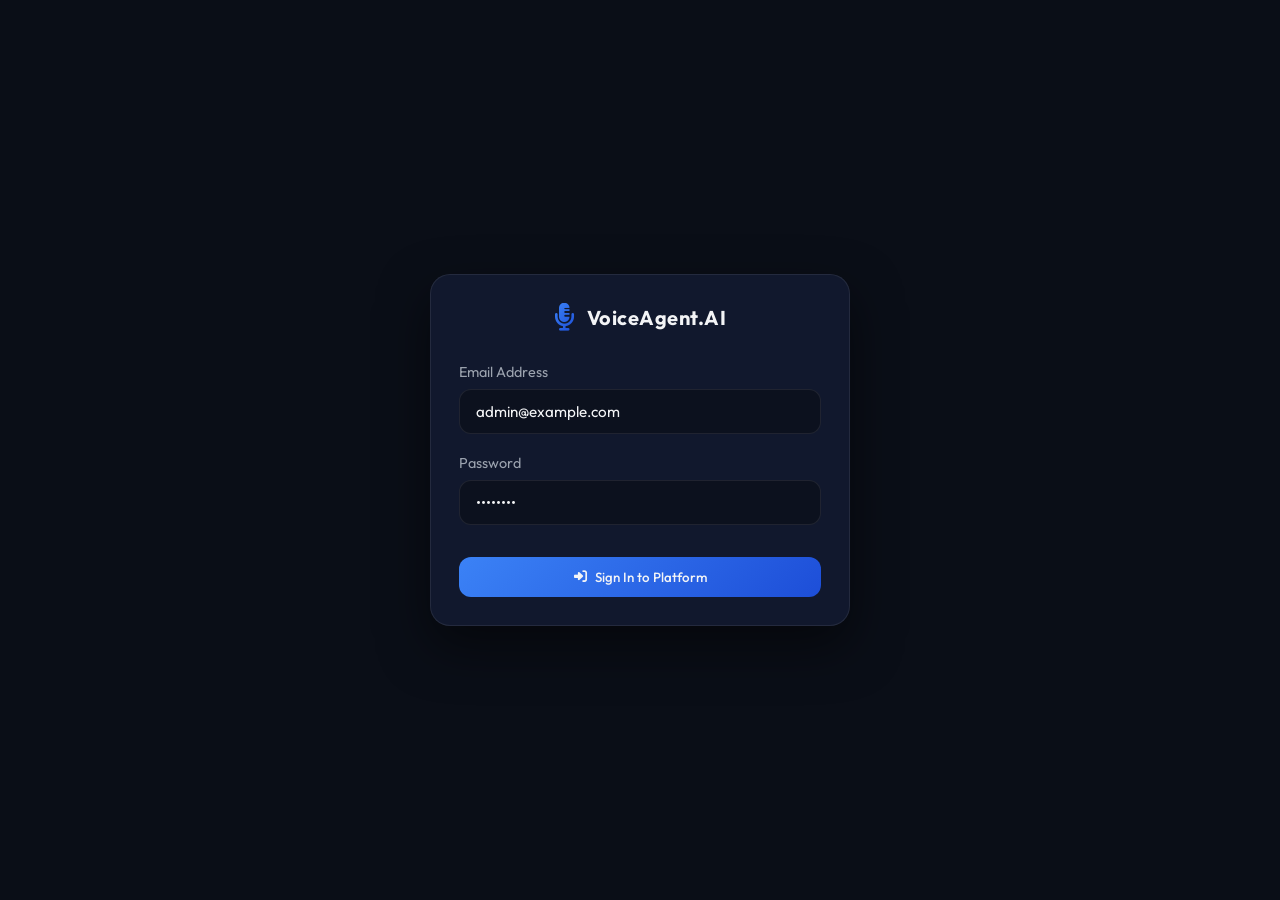
==== static/index.html @ 136116eb "Initialize project cold-calling platform with local speech models and custom pgAdmin PostgreSQL supp" ====
<!DOCTYPE html>
<html lang="en">
<head>
    <meta charset="UTF-8">
    <meta name="viewport" content="width=device-width, initial-scale=1.0">
    <title>VoiceAgent.AI - Control Panel</title>
    <!-- CSS Dependencies -->
    <link rel="stylesheet" href="/static/css/styles.css">
    <link rel="stylesheet" href="https://cdnjs.cloudflare.com/ajax/libs/font-awesome/6.4.0/css/all.min.css">
</head>
<body>

    <!-- Login Security Screen (overlays if not logged in) -->
    <div id="login-screen" class="login-overlay">
        <div class="glass-card login-card">
            <div class="logo-container" style="justify-content: center; margin-bottom: 2rem;">
                <i class="fa-solid fa-microphone-lines logo-icon"></i>
                <span class="logo-text">VoiceAgent.AI</span>
            </div>
            <form id="login-form">
                <div class="form-group">
                    <label>Email Address</label>
                    <input type="email" id="login-email" class="form-control" placeholder="admin@example.com" required value="admin@example.com">
                </div>
                <div class="form-group" style="margin-bottom: 2rem;">
                    <label>Password</label>
                    <input type="password" id="login-password" class="form-control" placeholder="••••••••" required value="admin123">
                </div>
                <button type="submit" class="btn btn-primary" style="width: 100%; justify-content: center;">
                    <i class="fa-solid fa-right-to-bracket"></i> Sign In to Platform
                </button>
            </form>
        </div>
    </div>

    <!-- Core App Container -->
    <div class="app-container">

        <!-- Sidebar Navigation -->
        <aside class="sidebar">
            <div class="logo-container">
                <i class="fa-solid fa-microphone-lines logo-icon"></i>
                <span class="logo-text">VoiceAgent.AI</span>
            </div>
            <ul class="nav-links">
                <li>
                    <a class="nav-item active" onclick="switchTab('dashboard')">
                        <i class="fa-solid fa-chart-line"></i> Dashboard
                    </a>
                </li>
                <li>
                    <a class="nav-item" onclick="switchTab('campaigns')">
                        <i class="fa-solid fa-bullhorn"></i> Campaigns
                    </a>
                </li>
                <li>
                    <a class="nav-item" onclick="switchTab('customers')">
                        <i class="fa-solid fa-users"></i> Customers
                    </a>
                </li>
                <li>
                    <a class="nav-item" onclick="switchTab('knowledge')">
                        <i class="fa-solid fa-book-open"></i> Knowledge Base
                    </a>
                </li>
                <li>
                    <a class="nav-item" onclick="switchTab('logs')">
                        <i class="fa-solid fa-phone-volume"></i> Call Logs
                    </a>
                </li>
                <li>
                    <a class="nav-item" onclick="switchTab('settings')">
                        <i class="fa-solid fa-sliders"></i> Settings
                    </a>
                </li>
            </ul>
            <div class="user-profile">
                <div class="user-avatar" id="avatar-letter">A</div>
                <div class="user-info">
                    <div class="user-name" id="profile-name">Admin User</div>
                    <div class="user-role" id="profile-role">administrator</div>
                </div>
                <button class="logout-btn" onclick="logout()" title="Logout">
                    <i class="fa-solid fa-power-off"></i>
                </button>
            </div>
        </aside>

        <!-- Main Dashboard Viewport -->
        <main class="main-content">

            <!-- TAB 1: OVERVIEW -->
            <section id="tab-dashboard" class="tab-content active">
                <div class="header-container">
                    <div>
                        <h1 class="page-title">Welcome Back, Agent</h1>
                        <p style="color: var(--text-muted); margin-top: 0.25rem;">Here is what's happening on your platform today.</p>
                    </div>
                </div>

                <!-- Stats Counters Grid -->
                <div class="stats-grid">
                    <div class="glass-card stat-card">
                        <div class="stat-icon primary"><i class="fa-solid fa-phone-flip"></i></div>
                        <div class="stat-info">
                            <span class="stat-label">Total Outbound Calls</span>
                            <span class="stat-value" id="stats-total-calls">0</span>
                        </div>
                    </div>
                    <div class="glass-card stat-card">
                        <div class="stat-icon success"><i class="fa-solid fa-circle-check"></i></div>
                        <div class="stat-info">
                            <span class="stat-label">Successful Handoffs</span>
                            <span class="stat-value" id="stats-success-rate">0%</span>
                        </div>
                    </div>
                    <div class="glass-card stat-card">
                        <div class="stat-icon accent"><i class="fa-solid fa-bullhorn"></i></div>
                        <div class="stat-info">
                            <span class="stat-label">Active Campaigns</span>
                            <span class="stat-value" id="stats-active-campaigns">0</span>
                        </div>
                    </div>
                    <div class="glass-card stat-card">
                        <div class="stat-icon warning"><i class="fa-solid fa-clock"></i></div>
                        <div class="stat-info">
                            <span class="stat-label">Avg Call Duration</span>
                            <span class="stat-value" id="stats-avg-duration">0s</span>
                        </div>
                    </div>
                </div>

                <!-- Recent Live Activities -->
                <div class="glass-card" style="margin-bottom: 2rem;">
                    <div class="header-container" style="margin-bottom: 1.5rem;">
                        <h2 style="font-size: 1.25rem;">Live / Active Calls</h2>
                        <span class="badge badge-active" style="display: inline-flex; align-items: center; gap: 0.35rem;">
                            <i class="fa-solid fa-circle-play" style="animation: pulse 1.5s infinite;"></i> Operational Monitoring
                        </span>
                    </div>
                    <div class="table-container">
                        <table>
                            <thead>
                                <tr>
                                    <th>Call UUID</th>
                                    <th>Phone Target</th>
                                    <th>Campaign Source</th>
                                    <th>Status State</th>
                                    <th>Duration</th>
                                    <th>Exchange</th>
                                </tr>
                            </thead>
                            <tbody id="live-calls-tbody">
                                <tr>
                                    <td colspan="6" style="text-align: center; color: var(--text-muted);">No active voice connections at this moment.</td>
                                </tr>
                            </tbody>
                        </table>
                    </div>
                </div>
            </section>

            <!-- TAB 2: CAMPAIGNS -->
            <section id="tab-campaigns" class="tab-content">
                <div class="header-container">
                    <div>
                        <h1 class="page-title">Outbound Campaigns</h1>
                        <p style="color: var(--text-muted); margin-top: 0.25rem;">Configure scripts and schedule dial trigger windows.</p>
                    </div>
                    <button class="btn btn-primary" onclick="openModal('campaign-modal')">
                        <i class="fa-solid fa-plus"></i> New Campaign
                    </button>
                </div>
                <div class="glass-card">
                    <div class="table-container">
                        <table>
                            <thead>
                                <tr>
                                    <th>Campaign Name</th>
                                    <th>Workflow Context</th>
                                    <th>Retry Parameters</th>
                                    <th>State Status</th>
                                    <th>Date Created</th>
                                    <th>Operations</th>
                                </tr>
                            </thead>
                            <tbody id="campaigns-tbody">
                                <!-- Populated dynamically -->
                            </tbody>
                        </table>
                    </div>
                </div>
            </section>

            <!-- TAB 3: CUSTOMERS -->
            <section id="tab-customers" class="tab-content">
                <div class="header-container">
                    <div>
                        <h1 class="page-title">Customers Directory</h1>
                        <p style="color: var(--text-muted); margin-top: 0.25rem;">Review call contact databases.</p>
                    </div>
                    <button class="btn btn-secondary" onclick="openModal('import-modal')">
                        <i class="fa-solid fa-file-import"></i> Bulk Upload Leads
                    </button>
                </div>
                <div class="glass-card">
                    <div class="table-container">
                        <table>
                            <thead>
                                <tr>
                                    <th>Full Name</th>
                                    <th>Phone Target</th>
                                    <th>Email ID</th>
                                    <th>Custom Parameters</th>
                                </tr>
                            </thead>
                            <tbody id="customers-tbody">
                                <!-- Populated dynamically -->
                            </tbody>
                        </table>
                    </div>
                </div>
            </section>

            <!-- TAB 4: KNOWLEDGE BASE -->
            <section id="tab-knowledge" class="tab-content">
                <div class="header-container">
                    <div>
                        <h1 class="page-title">Knowledge Base RAG Files</h1>
                        <p style="color: var(--text-muted); margin-top: 0.25rem;">Sync PDF and TXT guidelines to Qdrant vector database.</p>
                    </div>
                </div>
                
                <div class="glass-card">
                    <form id="upload-doc-form" style="margin-bottom: 2rem; display: flex; gap: 1rem; align-items: flex-end;">
                        <div class="form-group" style="flex: 1; margin-bottom: 0;">
                            <label>Campaign Scope</label>
                            <select id="upload-doc-campaign" class="form-control" required>
                                <!-- Populated dynamically -->
                            </select>
                        </div>
                        <div class="form-group" style="flex: 2; margin-bottom: 0;">
                            <label>Choose File (PDF/TXT)</label>
                            <input type="file" id="upload-doc-file" class="form-control" accept=".txt,.pdf" required>
                        </div>
                        <button type="submit" class="btn btn-primary" style="height: 42px;">
                            <i class="fa-solid fa-cloud-arrow-up"></i> Index to Qdrant
                        </button>
                    </form>
                    
                    <div class="table-container">
                        <table>
                            <thead>
                                <tr>
                                    <th>File Name</th>
                                    <th>Extension</th>
                                    <th>Vector Segments</th>
                                    <th>Status State</th>
                                    <th>Remove</th>
                                </tr>
                            </thead>
                            <tbody id="knowledge-tbody">
                                <!-- Populated dynamically -->
                            </tbody>
                        </table>
                    </div>
                </div>
            </section>

            <!-- TAB 5: CALL LOGS -->
            <section id="tab-logs" class="tab-content">
                <div class="header-container">
                    <div>
                        <h1 class="page-title">Exchanges & Call History</h1>
                        <p style="color: var(--text-muted); margin-top: 0.25rem;">Review audio transcript databases.</p>
                    </div>
                </div>
                <div class="glass-card">
                    <div class="table-container">
                        <table>
                            <thead>
                                <tr>
                                    <th>Call UUID</th>
                                    <th>Phone Target</th>
                                    <th>State Result</th>
                                    <th>Duration</th>
                                    <th>Transcript Review</th>
                                </tr>
                            </thead>
                            <tbody id="logs-tbody">
                                <!-- Populated dynamically -->
                            </tbody>
                        </table>
                    </div>
                </div>
            </section>

            <!-- TAB 6: SETTINGS -->
            <section id="tab-settings" class="tab-content">
                <div class="header-container">
                    <div>
                        <h1 class="page-title">Platform Integration Settings</h1>
                        <p style="color: var(--text-muted); margin-top: 0.25rem;">Manage active developer configurations.</p>
                    </div>
                </div>
                <div class="stats-grid" style="grid-template-columns: repeat(auto-fit, minmax(320px, 1fr));">
                    <div class="glass-card">
                        <h3 style="margin-bottom: 1.5rem;"><i class="fa-solid fa-brain" style="color: var(--accent);"></i> LLM Groq LLaMA config</h3>
                        <div class="form-group">
                            <label>Default LLM Model Name</label>
                            <input type="text" class="form-control" value="llama-3.1-8b-instant" readonly>
                        </div>
                        <div class="form-group">
                            <label>Groq API Access Key</label>
                            <input type="password" class="form-control" value="•••••••••••••••••••••" readonly>
                        </div>
                    </div>
                    <div class="glass-card">
                        <h3 style="margin-bottom: 1.5rem;"><i class="fa-solid fa-phone" style="color: var(--primary);"></i> Plivo Telephony parameters</h3>
                        <div class="form-group">
                            <label>Plivo Auth ID</label>
                            <input type="text" class="form-control" value="test_auth_id" readonly>
                        </div>
                        <div class="form-group">
                            <label>Active Caller Number</label>
                            <input type="text" class="form-control" value="+1234567890" readonly>
                        </div>
                    </div>
                </div>
            </section>

        </main>
    </div>

    <!-- MODAL 1: CREATE CAMPAIGN -->
    <div id="campaign-modal" class="modal-overlay">
        <div class="glass-card modal-box">
            <div class="header-container" style="margin-bottom: 1.5rem;">
                <h3 style="font-size: 1.25rem;">Create New Call Campaign</h3>
                <button class="logout-btn" onclick="closeModal('campaign-modal')"><i class="fa-solid fa-xmark"></i></button>
            </div>
            <form id="campaign-form">
                <div class="form-group">
                    <label>Campaign Name</label>
                    <input type="text" id="camp-name" class="form-control" placeholder="e.g. Inpatient Orthopedics Reminder" required>
                </div>
                <div class="form-group">
                    <label>Workflow Context Schema</label>
                    <select id="camp-workflow" class="form-control" required>
                        <option value="hospital">Hospital (Appointment Reminders & Rescheduling)</option>
                        <option value="real_estate">Real Estate (Buyer Qualification & Tour bookings)</option>
                    </select>
                </div>
                <div style="display: grid; grid-template-columns: 1fr 1fr; gap: 1rem; margin-bottom: 1.5rem;">
                    <div class="form-group">
                        <label>Max Retries Limits</label>
                        <input type="number" id="camp-retries" class="form-control" value="3" min="0" required>
                    </div>
                    <div class="form-group">
                        <label>Retry Interval (Minutes)</label>
                        <input type="number" id="camp-interval" class="form-control" value="60" min="1" required>
                    </div>
                </div>
                <div style="display: flex; justify-content: flex-end; gap: 1rem;">
                    <button type="button" class="btn btn-secondary" onclick="closeModal('campaign-modal')">Cancel</button>
                    <button type="submit" class="btn btn-primary">Create Campaign</button>
                </div>
            </form>
        </div>
    </div>

    <!-- MODAL 2: BULK IMPORT LEADS -->
    <div id="import-modal" class="modal-overlay">
        <div class="glass-card modal-box">
            <div class="header-container" style="margin-bottom: 1.5rem;">
                <h3 style="font-size: 1.25rem;">Bulk Load Customer Contacts</h3>
                <button class="logout-btn" onclick="closeModal('import-modal')"><i class="fa-solid fa-xmark"></i></button>
            </div>
            <form id="import-form">
                <div class="form-group">
                    <label>Select Spreadsheet File (CSV/Excel)</label>
                    <input type="file" id="import-file" class="form-control" accept=".csv,.xlsx" required>
                </div>
                <div style="display: flex; justify-content: flex-end; gap: 1rem;">
                    <button type="button" class="btn btn-secondary" onclick="closeModal('import-modal')">Cancel</button>
                    <button type="submit" class="btn btn-primary">Process Imports</button>
                </div>
            </form>
        </div>
    </div>

    <!-- MODAL 3: VIEW TRANSCRIPT -->
    <div id="transcript-modal" class="modal-overlay">
        <div class="glass-card modal-box" style="max-width: 650px;">
            <div class="header-container" style="margin-bottom: 1.5rem;">
                <h3 style="font-size: 1.25rem;">Call Transcript Review</h3>
                <button class="logout-btn" onclick="closeModal('transcript-modal')"><i class="fa-solid fa-xmark"></i></button>
            </div>
            <div class="transcript-viewer" id="transcript-viewer-box">
                <!-- Chat exchanges bubbles -->
            </div>
        </div>
    </div>

    <!-- JS Core Script -->
    <script src="/static/js/app.js"></script>
</body>
</html>
---- static/css/styles.css ----
@import url('https://fonts.googleapis.com/css2?family=Outfit:wght@300;400;500;600;700&display=swap');

:root {
    --bg-dark: #0a0e17;
    --bg-card: rgba(18, 26, 47, 0.6);
    --border-color: rgba(255, 255, 255, 0.08);
    --border-hover: rgba(59, 130, 246, 0.3);
    
    --primary: #2563eb;
    --primary-gradient: linear-gradient(135deg, #3b82f6 0%, #1d4ed8 100%);
    --accent: #a855f7;
    --accent-gradient: linear-gradient(135deg, #c084fc 0%, #7e22ce 100%);
    --success: #10b981;
    --success-gradient: linear-gradient(135deg, #34d399 0%, #047857 100%);
    --danger: #ef4444;
    --warning: #f59e0b;
    
    --text-main: #f3f4f6;
    --text-muted: #9ca3af;
    
    --sidebar-width: 260px;
    --glass-blur: blur(16px);
}

* {
    margin: 0;
    padding: 0;
    box-sizing: border-box;
    font-family: 'Outfit', sans-serif;
    outline: none;
}

body {
    background-color: var(--bg-dark);
    color: var(--text-main);
    min-height: 100vh;
    overflow-x: hidden;
}

/* Custom Scrollbar */
::-webkit-scrollbar {
    width: 6px;
    height: 6px;
}
::-webkit-scrollbar-track {
    background: var(--bg-dark);
}
::-webkit-scrollbar-thumb {
    background: rgba(255, 255, 255, 0.1);
    border-radius: 4px;
}
::-webkit-scrollbar-thumb:hover {
    background: var(--primary);
}

/* Layout container */
.app-container {
    display: flex;
    min-height: 100vh;
}

/* Sidebar navigation */
.sidebar {
    width: var(--sidebar-width);
    background: rgba(10, 14, 23, 0.95);
    border-right: 1px solid var(--border-color);
    padding: 2rem 1.5rem;
    display: flex;
    flex-direction: column;
    position: fixed;
    height: 100vh;
    z-index: 100;
}

.logo-container {
    display: flex;
    align-items: center;
    gap: 0.75rem;
    margin-bottom: 3rem;
}

.logo-icon {
    font-size: 1.75rem;
    background: var(--primary-gradient);
    -webkit-background-clip: text;
    -webkit-text-fill-color: transparent;
}

.logo-text {
    font-size: 1.25rem;
    font-weight: 700;
    letter-spacing: 0.5px;
}

.nav-links {
    list-style: none;
    display: flex;
    flex-direction: column;
    gap: 0.5rem;
}

.nav-item {
    display: flex;
    align-items: center;
    gap: 1rem;
    padding: 0.85rem 1rem;
    color: var(--text-muted);
    text-decoration: none;
    border-radius: 12px;
    font-weight: 500;
    transition: all 0.3s ease;
    cursor: pointer;
}

.nav-item i {
    font-size: 1.2rem;
}

.nav-item:hover, .nav-item.active {
    color: var(--text-main);
    background: rgba(255, 255, 255, 0.05);
}

.nav-item.active {
    background: var(--primary-gradient);
    box-shadow: 0 4px 14px rgba(37, 99, 235, 0.4);
}

.user-profile {
    margin-top: auto;
    display: flex;
    align-items: center;
    gap: 0.75rem;
    padding-top: 1.5rem;
    border-top: 1px solid var(--border-color);
}

.user-avatar {
    width: 40px;
    height: 40px;
    border-radius: 50%;
    background: var(--accent-gradient);
    display: flex;
    align-items: center;
    justify-content: center;
    font-weight: 600;
}

.user-info {
    flex: 1;
    overflow: hidden;
}

.user-name {
    font-size: 0.9rem;
    font-weight: 600;
    white-space: nowrap;
    text-overflow: ellipsis;
    overflow: hidden;
}

.user-role {
    font-size: 0.75rem;
    color: var(--text-muted);
    text-transform: uppercase;
}

.logout-btn {
    background: none;
    border: none;
    color: var(--text-muted);
    cursor: pointer;
    transition: color 0.3s;
}

.logout-btn:hover {
    color: var(--danger);
}

/* Main Content Area */
.main-content {
    flex: 1;
    margin-left: var(--sidebar-width);
    padding: 2.5rem;
    max-width: 1400px;
}

.header-container {
    display: flex;
    justify-content: space-between;
    align-items: center;
    margin-bottom: 2.5rem;
}

.page-title {
    font-size: 1.75rem;
    font-weight: 700;
}

.header-actions {
    display: flex;
    gap: 1rem;
}

/* Glassmorphism Cards */
.glass-card {
    background: var(--bg-card);
    backdrop-filter: var(--glass-blur);
    -webkit-backdrop-filter: var(--glass-blur);
    border: 1px solid var(--border-color);
    border-radius: 20px;
    padding: 1.75rem;
    transition: all 0.3s ease;
}

.glass-card:hover {
    border-color: var(--border-hover);
    box-shadow: 0 10px 30px rgba(0, 0, 0, 0.2);
}

/* Analytics Stats Grid */
.stats-grid {
    display: grid;
    grid-template-columns: repeat(auto-fit, minmax(220px, 1fr));
    gap: 1.5rem;
    margin-bottom: 2.5rem;
}

.stat-card {
    display: flex;
    align-items: center;
    gap: 1.25rem;
}

.stat-icon {
    width: 52px;
    height: 52px;
    border-radius: 16px;
    display: flex;
    align-items: center;
    justify-content: center;
    font-size: 1.4rem;
}

.stat-icon.primary { background: var(--primary-gradient); }
.stat-icon.success { background: var(--success-gradient); }
.stat-icon.accent { background: var(--accent-gradient); }
.stat-icon.warning { background: linear-gradient(135deg, #fbbf24 0%, #d97706 100%); }

.stat-info {
    display: flex;
    flex-direction: column;
}

.stat-label {
    font-size: 0.85rem;
    color: var(--text-muted);
    margin-bottom: 0.25rem;
    text-transform: uppercase;
    letter-spacing: 0.5px;
}

.stat-value {
    font-size: 1.5rem;
    font-weight: 700;
}

/* Primary Button Styling */
.btn {
    padding: 0.75rem 1.25rem;
    border-radius: 12px;
    font-weight: 500;
    cursor: pointer;
    border: none;
    transition: all 0.3s ease;
    display: inline-flex;
    align-items: center;
    gap: 0.5rem;
}

.btn-primary {
    background: var(--primary-gradient);
    color: var(--text-main);
}

.btn-primary:hover {
    opacity: 0.9;
    box-shadow: 0 4px 12px rgba(37, 99, 235, 0.3);
}

.btn-secondary {
    background: rgba(255, 255, 255, 0.05);
    color: var(--text-main);
    border: 1px solid var(--border-color);
}

.btn-secondary:hover {
    background: rgba(255, 255, 255, 0.1);
}

/* Table Design */
.table-container {
    overflow-x: auto;
    margin-top: 1.5rem;
}

table {
    width: 100%;
    border-collapse: collapse;
    text-align: left;
}

th {
    padding: 1rem;
    color: var(--text-muted);
    font-size: 0.85rem;
    font-weight: 600;
    text-transform: uppercase;
    letter-spacing: 0.5px;
    border-bottom: 1px solid var(--border-color);
}

td {
    padding: 1.25rem 1rem;
    border-bottom: 1px solid rgba(255, 255, 255, 0.03);
    font-size: 0.95rem;
}

tr:hover td {
    background: rgba(255, 255, 255, 0.02);
}

/* Status Badge */
.badge {
    padding: 0.35rem 0.75rem;
    border-radius: 20px;
    font-size: 0.75rem;
    font-weight: 600;
    text-transform: uppercase;
}

.badge-active { background: rgba(16, 185, 129, 0.15); color: var(--success); }
.badge-draft { background: rgba(156, 163, 175, 0.15); color: var(--text-muted); }
.badge-scheduled { background: rgba(245, 158, 11, 0.15); color: var(--warning); }
.badge-completed { background: rgba(59, 130, 246, 0.15); color: #3b82f6; }

/* Tabs system */
.tab-content {
    display: none;
}

.tab-content.active {
    display: block;
    animation: fadeIn 0.4s ease;
}

@keyframes fadeIn {
    from { opacity: 0; transform: translateY(10px); }
    to { opacity: 1; transform: translateY(0); }
}

/* Form Styles */
.form-group {
    margin-bottom: 1.25rem;
}

.form-group label {
    display: block;
    font-size: 0.9rem;
    margin-bottom: 0.5rem;
    color: var(--text-muted);
}

.form-control {
    width: 100%;
    padding: 0.75rem 1rem;
    background: rgba(10, 14, 23, 0.6);
    border: 1px solid var(--border-color);
    border-radius: 12px;
    color: var(--text-main);
    font-size: 0.95rem;
    transition: all 0.3s;
}

.form-control:focus {
    border-color: var(--primary);
    box-shadow: 0 0 0 2px rgba(59, 130, 246, 0.2);
}

/* Modal overlay wrapper */
.modal-overlay {
    position: fixed;
    top: 0;
    left: 0;
    width: 100%;
    height: 100%;
    background: rgba(0, 0, 0, 0.6);
    backdrop-filter: blur(8px);
    display: flex;
    align-items: center;
    justify-content: center;
    z-index: 1000;
    opacity: 0;
    pointer-events: none;
    transition: opacity 0.3s ease;
}

.modal-overlay.open {
    opacity: 1;
    pointer-events: auto;
}

.modal-box {
    width: 100%;
    max-width: 550px;
    transform: scale(0.9);
    transition: transform 0.3s ease;
}

.modal-overlay.open .modal-box {
    transform: scale(1);
}

/* Login Overlay Styles */
.login-overlay {
    position: fixed;
    top: 0;
    left: 0;
    width: 100%;
    height: 100%;
    background: var(--bg-dark);
    display: flex;
    align-items: center;
    justify-content: center;
    z-index: 9999;
    padding: 1.5rem;
}

.login-card {
    width: 100%;
    max-width: 420px;
    background: rgba(18, 26, 47, 0.95);
    border: 1px solid var(--border-color);
    box-shadow: 0 20px 50px rgba(0, 0, 0, 0.5);
}

/* Dynamic Transcript Box */
.transcript-viewer {
    max-height: 350px;
    overflow-y: auto;
    display: flex;
    flex-direction: column;
    gap: 1rem;
    padding: 1rem;
    background: rgba(10, 14, 23, 0.8);
    border-radius: 12px;
}

.chat-bubble {
    max-width: 80%;
    padding: 0.85rem 1.15rem;
    border-radius: 16px;
    font-size: 0.95rem;
    line-height: 1.4;
}

.chat-bubble.customer {
    align-self: flex-start;
    background: rgba(255, 255, 255, 0.05);
    border-bottom-left-radius: 4px;
}

.chat-bubble.agent {
    align-self: flex-end;
    background: var(--primary-gradient);
    color: var(--text-main);
    border-bottom-right-radius: 4px;
}
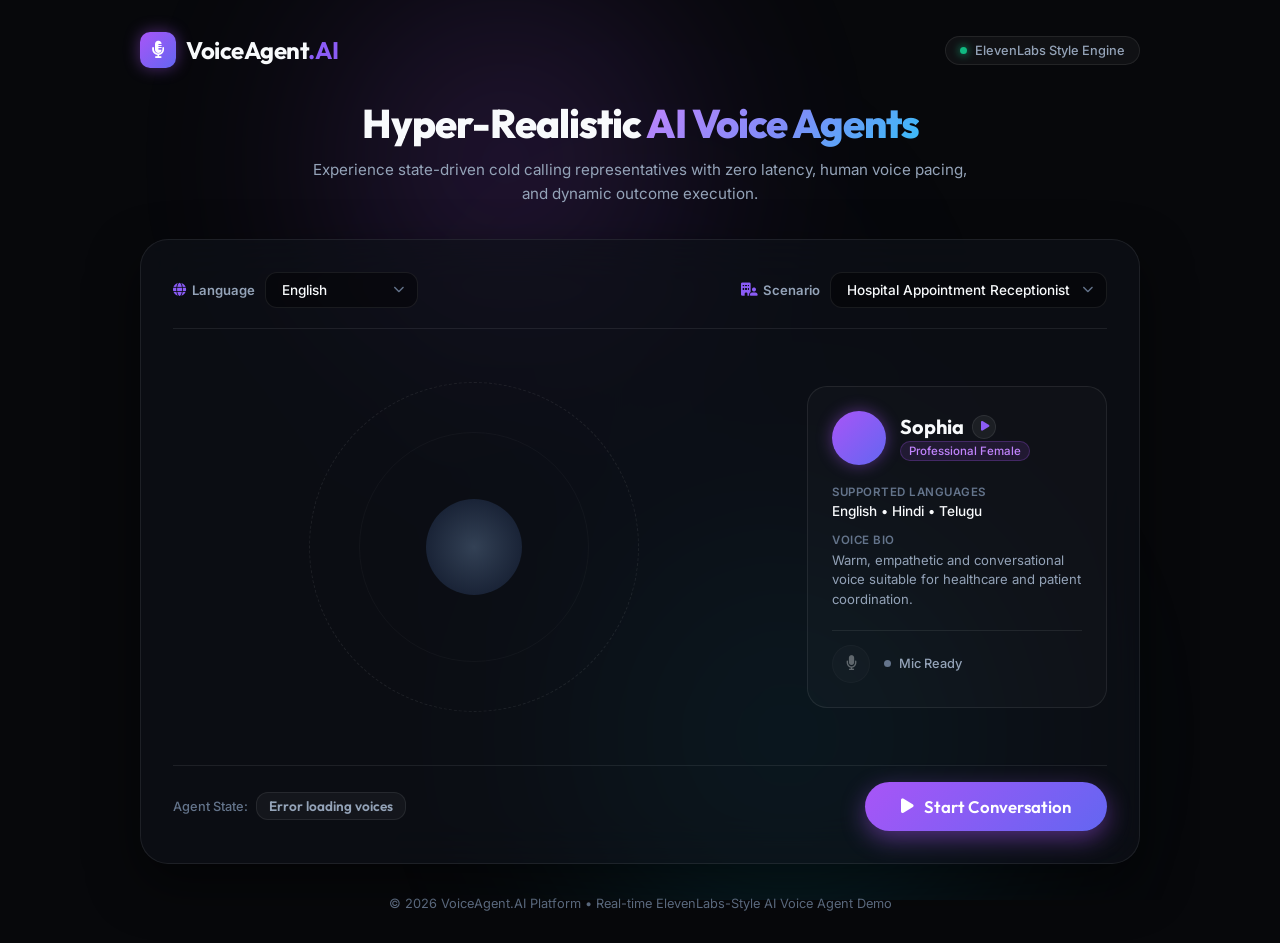
==== commit 95168014: "Fix English voice personas to unique distinct speakers and enhance voice demo pipeline" ====
--- a/static/index.html
+++ b/static/index.html
@@ -3,406 +3,185 @@
 <head>
     <meta charset="UTF-8">
     <meta name="viewport" content="width=device-width, initial-scale=1.0">
-    <title>VoiceAgent.AI - Control Panel</title>
-    <!-- CSS Dependencies -->
+    <title>AI Voice Cold Calling Agent — ElevenLabs Experience</title>
+    <!-- Google Fonts Inter & Outfit -->
+    <link rel="preconnect" href="https://fonts.googleapis.com">
+    <link rel="preconnect" href="https://fonts.gstatic.com" crossorigin>
+    <link href="https://fonts.googleapis.com/css2?family=Inter:wght@300;400;500;600;700&family=Outfit:wght@400;500;600;700;800&display=swap" rel="stylesheet">
+    <!-- FontAwesome Icons -->
+    <link rel="stylesheet" href="https://cdnjs.cloudflare.com/ajax/libs/font-awesome/6.4.0/css/all.min.css">
+    <!-- Custom CSS styles -->
     <link rel="stylesheet" href="/static/css/styles.css">
-    <link rel="stylesheet" href="https://cdnjs.cloudflare.com/ajax/libs/font-awesome/6.4.0/css/all.min.css">
 </head>
 <body>
+    <!-- Background Glow Blobs -->
+    <div class="bg-glow-container">
+        <div class="glow-spot spot-1"></div>
+        <div class="glow-spot spot-2"></div>
+        <div class="glow-spot spot-3"></div>
+    </div>
+    
+    <div class="app-layout">
+        <!-- Site Header -->
+        <header class="site-header">
+            <div class="brand">
+                <div class="brand-icon">
+                    <i class="fa-solid fa-microphone-lines"></i>
+                </div>
+                <span class="brand-title">VoiceAgent<span class="highlight">.AI</span></span>
+            </div>
+            <div class="header-badge">
+                <span class="badge-dot"></span>
+                <span>ElevenLabs Style Engine</span>
+            </div>
+        </header>
 
-    <!-- Login Security Screen (overlays if not logged in) -->
-    <div id="login-screen" class="login-overlay">
-        <div class="glass-card login-card">
-            <div class="logo-container" style="justify-content: center; margin-bottom: 2rem;">
-                <i class="fa-solid fa-microphone-lines logo-icon"></i>
-                <span class="logo-text">VoiceAgent.AI</span>
-            </div>
-            <form id="login-form">
-                <div class="form-group">
-                    <label>Email Address</label>
-                    <input type="email" id="login-email" class="form-control" placeholder="admin@example.com" required value="admin@example.com">
-                </div>
-                <div class="form-group" style="margin-bottom: 2rem;">
-                    <label>Password</label>
-                    <input type="password" id="login-password" class="form-control" placeholder="••••••••" required value="admin123">
-                </div>
-                <button type="submit" class="btn btn-primary" style="width: 100%; justify-content: center;">
-                    <i class="fa-solid fa-right-to-bracket"></i> Sign In to Platform
-                </button>
-            </form>
-        </div>
-    </div>
+        <!-- Hero Section -->
+        <section class="hero-section">
+            <h1 class="hero-title">Hyper-Realistic <span class="gradient-text">AI Voice Agents</span></h1>
+            <p class="hero-subtitle">Experience state-driven cold calling representatives with zero latency, human voice pacing, and dynamic outcome execution.</p>
+        </section>
 
-    <!-- Core App Container -->
-    <div class="app-container">
-
-        <!-- Sidebar Navigation -->
-        <aside class="sidebar">
-            <div class="logo-container">
-                <i class="fa-solid fa-microphone-lines logo-icon"></i>
-                <span class="logo-text">VoiceAgent.AI</span>
-            </div>
-            <ul class="nav-links">
-                <li>
-                    <a class="nav-item active" onclick="switchTab('dashboard')">
-                        <i class="fa-solid fa-chart-line"></i> Dashboard
-                    </a>
-                </li>
-                <li>
-                    <a class="nav-item" onclick="switchTab('campaigns')">
-                        <i class="fa-solid fa-bullhorn"></i> Campaigns
-                    </a>
-                </li>
-                <li>
-                    <a class="nav-item" onclick="switchTab('customers')">
-                        <i class="fa-solid fa-users"></i> Customers
-                    </a>
-                </li>
-                <li>
-                    <a class="nav-item" onclick="switchTab('knowledge')">
-                        <i class="fa-solid fa-book-open"></i> Knowledge Base
-                    </a>
-                </li>
-                <li>
-                    <a class="nav-item" onclick="switchTab('logs')">
-                        <i class="fa-solid fa-phone-volume"></i> Call Logs
-                    </a>
-                </li>
-                <li>
-                    <a class="nav-item" onclick="switchTab('settings')">
-                        <i class="fa-solid fa-sliders"></i> Settings
-                    </a>
-                </li>
-            </ul>
-            <div class="user-profile">
-                <div class="user-avatar" id="avatar-letter">A</div>
-                <div class="user-info">
-                    <div class="user-name" id="profile-name">Admin User</div>
-                    <div class="user-role" id="profile-role">administrator</div>
-                </div>
-                <button class="logout-btn" onclick="logout()" title="Logout">
-                    <i class="fa-solid fa-power-off"></i>
-                </button>
-            </div>
-        </aside>
-
-        <!-- Main Dashboard Viewport -->
-        <main class="main-content">
-
-            <!-- TAB 1: OVERVIEW -->
-            <section id="tab-dashboard" class="tab-content active">
-                <div class="header-container">
-                    <div>
-                        <h1 class="page-title">Welcome Back, Agent</h1>
-                        <p style="color: var(--text-muted); margin-top: 0.25rem;">Here is what's happening on your platform today.</p>
-                    </div>
-                </div>
-
-                <!-- Stats Counters Grid -->
-                <div class="stats-grid">
-                    <div class="glass-card stat-card">
-                        <div class="stat-icon primary"><i class="fa-solid fa-phone-flip"></i></div>
-                        <div class="stat-info">
-                            <span class="stat-label">Total Outbound Calls</span>
-                            <span class="stat-value" id="stats-total-calls">0</span>
+        <!-- Main Centered Demo Card Section -->
+        <main class="demo-section">
+            <div class="demo-card glass-container">
+                <!-- Top Control Bar (Language & Industry Dropdowns) -->
+                <div class="controls-bar">
+                    <div class="control-group">
+                        <label for="language-select">
+                            <i class="fa-solid fa-globe"></i> Language
+                        </label>
+                        <div class="select-wrapper">
+                            <select id="language-select">
+                                <option value="English">English</option>
+                                <option value="Hindi">Hindi (हिंदी)</option>
+                                <option value="Telugu">Telugu (తెలుగు)</option>
+                            </select>
+                            <i class="fa-solid fa-chevron-down select-arrow"></i>
                         </div>
                     </div>
-                    <div class="glass-card stat-card">
-                        <div class="stat-icon success"><i class="fa-solid fa-circle-check"></i></div>
-                        <div class="stat-info">
-                            <span class="stat-label">Successful Handoffs</span>
-                            <span class="stat-value" id="stats-success-rate">0%</span>
-                        </div>
-                    </div>
-                    <div class="glass-card stat-card">
-                        <div class="stat-icon accent"><i class="fa-solid fa-bullhorn"></i></div>
-                        <div class="stat-info">
-                            <span class="stat-label">Active Campaigns</span>
-                            <span class="stat-value" id="stats-active-campaigns">0</span>
-                        </div>
-                    </div>
-                    <div class="glass-card stat-card">
-                        <div class="stat-icon warning"><i class="fa-solid fa-clock"></i></div>
-                        <div class="stat-info">
-                            <span class="stat-label">Avg Call Duration</span>
-                            <span class="stat-value" id="stats-avg-duration">0s</span>
+
+                    <div class="control-group">
+                        <label for="industry-select">
+                            <i class="fa-solid fa-building-user"></i> Scenario
+                        </label>
+                        <div class="select-wrapper">
+                            <select id="industry-select">
+                                <option value="hospital">Hospital Appointment Receptionist</option>
+                                <option value="real_estate">Real Estate Sales Executive</option>
+                            </select>
+                            <i class="fa-solid fa-chevron-down select-arrow"></i>
                         </div>
                     </div>
                 </div>
 
-                <!-- Recent Live Activities -->
-                <div class="glass-card" style="margin-bottom: 2rem;">
-                    <div class="header-container" style="margin-bottom: 1.5rem;">
-                        <h2 style="font-size: 1.25rem;">Live / Active Calls</h2>
-                        <span class="badge badge-active" style="display: inline-flex; align-items: center; gap: 0.35rem;">
-                            <i class="fa-solid fa-circle-play" style="animation: pulse 1.5s infinite;"></i> Operational Monitoring
-                        </span>
-                    </div>
-                    <div class="table-container">
-                        <table>
-                            <thead>
-                                <tr>
-                                    <th>Call UUID</th>
-                                    <th>Phone Target</th>
-                                    <th>Campaign Source</th>
-                                    <th>Status State</th>
-                                    <th>Duration</th>
-                                    <th>Exchange</th>
-                                </tr>
-                            </thead>
-                            <tbody id="live-calls-tbody">
-                                <tr>
-                                    <td colspan="6" style="text-align: center; color: var(--text-muted);">No active voice connections at this moment.</td>
-                                </tr>
-                            </tbody>
-                        </table>
-                    </div>
-                </div>
-            </section>
+                <!-- Showcase Arena Grid: Center Orbit Arena + Active Voice Card -->
+                <div class="showcase-grid">
+                    <!-- Center Voice Orbit Arena -->
+                    <div class="orbit-stage">
+                        <div class="orbit-wrapper">
+                            <div class="orbit-ring ring-outer"></div>
+                            <div class="orbit-ring ring-inner"></div>
 
-            <!-- TAB 2: CAMPAIGNS -->
-            <section id="tab-campaigns" class="tab-content">
-                <div class="header-container">
-                    <div>
-                        <h1 class="page-title">Outbound Campaigns</h1>
-                        <p style="color: var(--text-muted); margin-top: 0.25rem;">Configure scripts and schedule dial trigger windows.</p>
-                    </div>
-                    <button class="btn btn-primary" onclick="openModal('campaign-modal')">
-                        <i class="fa-solid fa-plus"></i> New Campaign
-                    </button>
-                </div>
-                <div class="glass-card">
-                    <div class="table-container">
-                        <table>
-                            <thead>
-                                <tr>
-                                    <th>Campaign Name</th>
-                                    <th>Workflow Context</th>
-                                    <th>Retry Parameters</th>
-                                    <th>State Status</th>
-                                    <th>Date Created</th>
-                                    <th>Operations</th>
-                                </tr>
-                            </thead>
-                            <tbody id="campaigns-tbody">
-                                <!-- Populated dynamically -->
-                            </tbody>
-                        </table>
-                    </div>
-                </div>
-            </section>
+                            <!-- Central AI Orb -->
+                            <div class="orb-container">
+                                <div id="ai-orb" class="orb-pulsar state-disconnected">
+                                    <div class="orb-core"></div>
+                                    <div class="orb-ring ring-1"></div>
+                                    <div class="orb-ring ring-2"></div>
+                                    <div class="orb-ring ring-3"></div>
+                                </div>
+                            </div>
 
-            <!-- TAB 3: CUSTOMERS -->
-            <section id="tab-customers" class="tab-content">
-                <div class="header-container">
-                    <div>
-                        <h1 class="page-title">Customers Directory</h1>
-                        <p style="color: var(--text-muted); margin-top: 0.25rem;">Review call contact databases.</p>
-                    </div>
-                    <button class="btn btn-secondary" onclick="openModal('import-modal')">
-                        <i class="fa-solid fa-file-import"></i> Bulk Upload Leads
-                    </button>
-                </div>
-                <div class="glass-card">
-                    <div class="table-container">
-                        <table>
-                            <thead>
-                                <tr>
-                                    <th>Full Name</th>
-                                    <th>Phone Target</th>
-                                    <th>Email ID</th>
-                                    <th>Custom Parameters</th>
-                                </tr>
-                            </thead>
-                            <tbody id="customers-tbody">
-                                <!-- Populated dynamically -->
-                            </tbody>
-                        </table>
-                    </div>
-                </div>
-            </section>
-
-            <!-- TAB 4: KNOWLEDGE BASE -->
-            <section id="tab-knowledge" class="tab-content">
-                <div class="header-container">
-                    <div>
-                        <h1 class="page-title">Knowledge Base RAG Files</h1>
-                        <p style="color: var(--text-muted); margin-top: 0.25rem;">Sync PDF and TXT guidelines to Qdrant vector database.</p>
-                    </div>
-                </div>
-                
-                <div class="glass-card">
-                    <form id="upload-doc-form" style="margin-bottom: 2rem; display: flex; gap: 1rem; align-items: flex-end;">
-                        <div class="form-group" style="flex: 1; margin-bottom: 0;">
-                            <label>Campaign Scope</label>
-                            <select id="upload-doc-campaign" class="form-control" required>
-                                <!-- Populated dynamically -->
-                            </select>
-                        </div>
-                        <div class="form-group" style="flex: 2; margin-bottom: 0;">
-                            <label>Choose File (PDF/TXT)</label>
-                            <input type="file" id="upload-doc-file" class="form-control" accept=".txt,.pdf" required>
-                        </div>
-                        <button type="submit" class="btn btn-primary" style="height: 42px;">
-                            <i class="fa-solid fa-cloud-arrow-up"></i> Index to Qdrant
-                        </button>
-                    </form>
-                    
-                    <div class="table-container">
-                        <table>
-                            <thead>
-                                <tr>
-                                    <th>File Name</th>
-                                    <th>Extension</th>
-                                    <th>Vector Segments</th>
-                                    <th>Status State</th>
-                                    <th>Remove</th>
-                                </tr>
-                            </thead>
-                            <tbody id="knowledge-tbody">
-                                <!-- Populated dynamically -->
-                            </tbody>
-                        </table>
-                    </div>
-                </div>
-            </section>
-
-            <!-- TAB 5: CALL LOGS -->
-            <section id="tab-logs" class="tab-content">
-                <div class="header-container">
-                    <div>
-                        <h1 class="page-title">Exchanges & Call History</h1>
-                        <p style="color: var(--text-muted); margin-top: 0.25rem;">Review audio transcript databases.</p>
-                    </div>
-                </div>
-                <div class="glass-card">
-                    <div class="table-container">
-                        <table>
-                            <thead>
-                                <tr>
-                                    <th>Call UUID</th>
-                                    <th>Phone Target</th>
-                                    <th>State Result</th>
-                                    <th>Duration</th>
-                                    <th>Transcript Review</th>
-                                </tr>
-                            </thead>
-                            <tbody id="logs-tbody">
-                                <!-- Populated dynamically -->
-                            </tbody>
-                        </table>
-                    </div>
-                </div>
-            </section>
-
-            <!-- TAB 6: SETTINGS -->
-            <section id="tab-settings" class="tab-content">
-                <div class="header-container">
-                    <div>
-                        <h1 class="page-title">Platform Integration Settings</h1>
-                        <p style="color: var(--text-muted); margin-top: 0.25rem;">Manage active developer configurations.</p>
-                    </div>
-                </div>
-                <div class="stats-grid" style="grid-template-columns: repeat(auto-fit, minmax(320px, 1fr));">
-                    <div class="glass-card">
-                        <h3 style="margin-bottom: 1.5rem;"><i class="fa-solid fa-brain" style="color: var(--accent);"></i> LLM Groq LLaMA config</h3>
-                        <div class="form-group">
-                            <label>Default LLM Model Name</label>
-                            <input type="text" class="form-control" value="llama-3.1-8b-instant" readonly>
-                        </div>
-                        <div class="form-group">
-                            <label>Groq API Access Key</label>
-                            <input type="password" class="form-control" value="•••••••••••••••••••••" readonly>
+                            <!-- 5 Voice Avatar Orbit Nodes -->
+                            <div id="voice-nodes-container" class="voice-orbit-container">
+                                <!-- Dynamically populated by JS -->
+                            </div>
                         </div>
                     </div>
-                    <div class="glass-card">
-                        <h3 style="margin-bottom: 1.5rem;"><i class="fa-solid fa-phone" style="color: var(--primary);"></i> Plivo Telephony parameters</h3>
-                        <div class="form-group">
-                            <label>Plivo Auth ID</label>
-                            <input type="text" class="form-control" value="test_auth_id" readonly>
+
+                    <!-- Right Side: Active Voice Profile Card -->
+                    <div class="active-voice-panel">
+                        <div class="panel-header">
+                            <div id="active-voice-avatar-wrap" class="active-avatar-frame">
+                                <!-- SVG Avatar injected by JS -->
+                            </div>
+                            <div class="active-voice-meta">
+                                <div class="name-preview-row">
+                                    <h3 id="active-voice-name">Sophia</h3>
+                                    <button id="preview-btn" class="preview-btn" title="Listen Voice Preview">
+                                        <i class="fa-solid fa-play"></i>
+                                    </button>
+                                </div>
+                                <span id="active-voice-role" class="voice-role-badge">Professional Female</span>
+                            </div>
                         </div>
-                        <div class="form-group">
-                            <label>Active Caller Number</label>
-                            <input type="text" class="form-control" value="+1234567890" readonly>
+
+                        <div class="panel-body">
+                            <div class="info-block">
+                                <span class="block-label">Supported Languages</span>
+                                <span id="active-voice-langs" class="block-value">English • Hindi • Telugu</span>
+                            </div>
+                            <div class="info-block">
+                                <span class="block-label">Voice Bio</span>
+                                <p id="active-voice-desc" class="block-text">Warm, empathetic and conversational voice suitable for healthcare and patient coordination.</p>
+                            </div>
+                            <p id="scenario-info-text" class="hidden"></p>
+                        </div>
+
+                        <div class="panel-footer">
+                            <button id="mute-btn" class="mic-toggle-btn" title="Toggle Microphone" disabled>
+                                <i class="fa-solid fa-microphone"></i>
+                            </button>
+                            <div class="mic-indicator">
+                                <span class="mic-dot"></span>
+                                <span id="mic-status">Mic Ready</span>
+                            </div>
                         </div>
                     </div>
                 </div>
-            </section>
 
+                <!-- Bottom Primary Action Controls -->
+                <div class="action-footer">
+                    <div class="status-display">
+                        <span class="status-label">Agent State:</span>
+                        <div id="orb-status-text" class="status-pill status-ready">Ready</div>
+                    </div>
+
+                    <div class="button-wrapper">
+                        <button id="start-btn" class="glow-button btn-start">
+                            <i class="fa-solid fa-play"></i>
+                            <span>Start Conversation</span>
+                        </button>
+                        <button id="end-btn" class="glow-button btn-end hidden">
+                            <i class="fa-solid fa-square"></i>
+                            <span>End Conversation</span>
+                        </button>
+                    </div>
+                </div>
+            </div>
         </main>
+
+        <!-- Footer -->
+        <footer class="site-footer">
+            <p>&copy; 2026 VoiceAgent.AI Platform &bull; Real-time ElevenLabs-Style AI Voice Agent Demo</p>
+        </footer>
     </div>
 
-    <!-- MODAL 1: CREATE CAMPAIGN -->
-    <div id="campaign-modal" class="modal-overlay">
-        <div class="glass-card modal-box">
-            <div class="header-container" style="margin-bottom: 1.5rem;">
-                <h3 style="font-size: 1.25rem;">Create New Call Campaign</h3>
-                <button class="logout-btn" onclick="closeModal('campaign-modal')"><i class="fa-solid fa-xmark"></i></button>
+    <!-- Thank You Modal -->
+    <div id="thank-you-modal" class="modal-overlay hidden">
+        <div class="modal-card glass-modal">
+            <div class="modal-icon-glow">
+                <i class="fa-solid fa-circle-check"></i>
             </div>
-            <form id="campaign-form">
-                <div class="form-group">
-                    <label>Campaign Name</label>
-                    <input type="text" id="camp-name" class="form-control" placeholder="e.g. Inpatient Orthopedics Reminder" required>
-                </div>
-                <div class="form-group">
-                    <label>Workflow Context Schema</label>
-                    <select id="camp-workflow" class="form-control" required>
-                        <option value="hospital">Hospital (Appointment Reminders & Rescheduling)</option>
-                        <option value="real_estate">Real Estate (Buyer Qualification & Tour bookings)</option>
-                    </select>
-                </div>
-                <div style="display: grid; grid-template-columns: 1fr 1fr; gap: 1rem; margin-bottom: 1.5rem;">
-                    <div class="form-group">
-                        <label>Max Retries Limits</label>
-                        <input type="number" id="camp-retries" class="form-control" value="3" min="0" required>
-                    </div>
-                    <div class="form-group">
-                        <label>Retry Interval (Minutes)</label>
-                        <input type="number" id="camp-interval" class="form-control" value="60" min="1" required>
-                    </div>
-                </div>
-                <div style="display: flex; justify-content: flex-end; gap: 1rem;">
-                    <button type="button" class="btn btn-secondary" onclick="closeModal('campaign-modal')">Cancel</button>
-                    <button type="submit" class="btn btn-primary">Create Campaign</button>
-                </div>
-            </form>
-        </div>
-    </div>
-
-    <!-- MODAL 2: BULK IMPORT LEADS -->
-    <div id="import-modal" class="modal-overlay">
-        <div class="glass-card modal-box">
-            <div class="header-container" style="margin-bottom: 1.5rem;">
-                <h3 style="font-size: 1.25rem;">Bulk Load Customer Contacts</h3>
-                <button class="logout-btn" onclick="closeModal('import-modal')"><i class="fa-solid fa-xmark"></i></button>
-            </div>
-            <form id="import-form">
-                <div class="form-group">
-                    <label>Select Spreadsheet File (CSV/Excel)</label>
-                    <input type="file" id="import-file" class="form-control" accept=".csv,.xlsx" required>
-                </div>
-                <div style="display: flex; justify-content: flex-end; gap: 1rem;">
-                    <button type="button" class="btn btn-secondary" onclick="closeModal('import-modal')">Cancel</button>
-                    <button type="submit" class="btn btn-primary">Process Imports</button>
-                </div>
-            </form>
-        </div>
-    </div>
-
-    <!-- MODAL 3: VIEW TRANSCRIPT -->
-    <div id="transcript-modal" class="modal-overlay">
-        <div class="glass-card modal-box" style="max-width: 650px;">
-            <div class="header-container" style="margin-bottom: 1.5rem;">
-                <h3 style="font-size: 1.25rem;">Call Transcript Review</h3>
-                <button class="logout-btn" onclick="closeModal('transcript-modal')"><i class="fa-solid fa-xmark"></i></button>
-            </div>
-            <div class="transcript-viewer" id="transcript-viewer-box">
-                <!-- Chat exchanges bubbles -->
+            <h2>Conversation Complete</h2>
+            <p>The AI Voice Agent successfully concluded the outbound call workflow and released all session resources.</p>
+            <div class="modal-actions">
+                <button id="modal-retry-btn" class="modal-btn primary">Start Another Conversation</button>
             </div>
         </div>
     </div>
 
-    <!-- JS Core Script -->
-    <script src="/static/js/app.js"></script>
+    <script src="/static/js/voice-agent.js"></script>
 </body>
 </html>
--- a/static/css/styles.css
+++ b/static/css/styles.css
@@ -1,478 +1,1014 @@
-@import url('https://fonts.googleapis.com/css2?family=Outfit:wght@300;400;500;600;700&display=swap');
-
 :root {
-    --bg-dark: #0a0e17;
-    --bg-card: rgba(18, 26, 47, 0.6);
-    --border-color: rgba(255, 255, 255, 0.08);
-    --border-hover: rgba(59, 130, 246, 0.3);
+    --bg-dark: #07080b;
+    --panel-bg: rgba(15, 17, 26, 0.65);
+    --panel-border: rgba(255, 255, 255, 0.08);
+    --panel-border-glow: rgba(168, 85, 247, 0.25);
     
-    --primary: #2563eb;
-    --primary-gradient: linear-gradient(135deg, #3b82f6 0%, #1d4ed8 100%);
-    --accent: #a855f7;
-    --accent-gradient: linear-gradient(135deg, #c084fc 0%, #7e22ce 100%);
-    --success: #10b981;
-    --success-gradient: linear-gradient(135deg, #34d399 0%, #047857 100%);
-    --danger: #ef4444;
-    --warning: #f59e0b;
+    --primary-color: #8b5cf6;
+    --primary-gradient: linear-gradient(135deg, #a855f7 0%, #6366f1 100%);
+    --primary-glow: rgba(168, 85, 247, 0.45);
     
-    --text-main: #f3f4f6;
-    --text-muted: #9ca3af;
+    --listening-color: #06b6d4;
+    --listening-glow: rgba(6, 182, 212, 0.5);
     
-    --sidebar-width: 260px;
-    --glass-blur: blur(16px);
+    --speaking-color: #10b981;
+    --speaking-glow: rgba(16, 185, 129, 0.5);
+    
+    --thinking-color: #a855f7;
+    --thinking-glow: rgba(168, 85, 247, 0.5);
+    
+    --error-color: #ef4444;
+    --error-glow: rgba(239, 68, 68, 0.5);
+    
+    --text-primary: #f8fafc;
+    --text-secondary: #94a3b8;
+    --text-muted: #64748b;
+    
+    --font-outfit: 'Outfit', 'Inter', sans-serif;
+    --font-inter: 'Inter', sans-serif;
 }
 
 * {
     margin: 0;
     padding: 0;
     box-sizing: border-box;
-    font-family: 'Outfit', sans-serif;
-    outline: none;
 }
 
 body {
     background-color: var(--bg-dark);
-    color: var(--text-main);
+    color: var(--text-primary);
+    font-family: var(--font-inter);
     min-height: 100vh;
+    display: flex;
+    justify-content: center;
+    align-items: center;
     overflow-x: hidden;
-}
-
-/* Custom Scrollbar */
-::-webkit-scrollbar {
-    width: 6px;
-    height: 6px;
-}
-::-webkit-scrollbar-track {
-    background: var(--bg-dark);
-}
-::-webkit-scrollbar-thumb {
-    background: rgba(255, 255, 255, 0.1);
-    border-radius: 4px;
-}
-::-webkit-scrollbar-thumb:hover {
-    background: var(--primary);
-}
-
-/* Layout container */
-.app-container {
-    display: flex;
-    min-height: 100vh;
-}
-
-/* Sidebar navigation */
-.sidebar {
-    width: var(--sidebar-width);
-    background: rgba(10, 14, 23, 0.95);
-    border-right: 1px solid var(--border-color);
-    padding: 2rem 1.5rem;
+    position: relative;
+}
+
+/* ─── Background Ambient Glows ────────────────────────────────────────────── */
+.bg-glow-container {
+    position: fixed;
+    top: 0;
+    left: 0;
+    width: 100vw;
+    height: 100vh;
+    pointer-events: none;
+    z-index: 0;
+    overflow: hidden;
+}
+
+.glow-spot {
+    position: absolute;
+    border-radius: 50%;
+    filter: blur(100px);
+    opacity: 0.25;
+}
+
+.spot-1 {
+    top: -10%;
+    left: 20%;
+    width: 500px;
+    height: 500px;
+    background: radial-gradient(circle, #a855f7 0%, transparent 70%);
+}
+
+.spot-2 {
+    bottom: -15%;
+    right: 15%;
+    width: 600px;
+    height: 600px;
+    background: radial-gradient(circle, #06b6d4 0%, transparent 70%);
+}
+
+.spot-3 {
+    top: 40%;
+    left: 50%;
+    transform: translate(-50%, -50%);
+    width: 700px;
+    height: 700px;
+    background: radial-gradient(circle, rgba(99, 102, 241, 0.15) 0%, transparent 70%);
+}
+
+/* ─── App Layout Wrapper ──────────────────────────────────────────────────── */
+.app-layout {
+    position: relative;
+    z-index: 1;
+    width: 100%;
+    max-width: 1040px;
+    padding: 32px 20px;
     display: flex;
     flex-direction: column;
-    position: fixed;
-    height: 100vh;
-    z-index: 100;
-}
-
-.logo-container {
-    display: flex;
-    align-items: center;
-    gap: 0.75rem;
-    margin-bottom: 3rem;
-}
-
-.logo-icon {
-    font-size: 1.75rem;
+    gap: 32px;
+}
+
+/* Site Header */
+.site-header {
+    display: flex;
+    justify-content: space-between;
+    align-items: center;
+}
+
+.brand {
+    display: flex;
+    align-items: center;
+    gap: 10px;
+}
+
+.brand-icon {
+    width: 36px;
+    height: 36px;
+    border-radius: 10px;
     background: var(--primary-gradient);
+    display: flex;
+    align-items: center;
+    justify-content: center;
+    color: white;
+    font-size: 1.1rem;
+    box-shadow: 0 0 16px var(--primary-glow);
+}
+
+.brand-title {
+    font-family: var(--font-outfit);
+    font-size: 1.5rem;
+    font-weight: 700;
+    letter-spacing: -0.5px;
+}
+
+.brand-title .highlight {
+    color: var(--primary-color);
+}
+
+.header-badge {
+    display: inline-flex;
+    align-items: center;
+    gap: 8px;
+    background: rgba(255, 255, 255, 0.04);
+    border: 1px solid var(--panel-border);
+    padding: 6px 14px;
+    border-radius: 20px;
+    font-size: 0.8rem;
+    color: var(--text-secondary);
+    font-weight: 500;
+}
+
+.badge-dot {
+    width: 7px;
+    height: 7px;
+    border-radius: 50%;
+    background-color: var(--speaking-color);
+    box-shadow: 0 0 8px var(--speaking-color);
+}
+
+/* Hero Section */
+.hero-section {
+    text-align: center;
+    max-width: 680px;
+    margin: 0 auto;
+    display: flex;
+    flex-direction: column;
+    gap: 12px;
+}
+
+.hero-title {
+    font-family: var(--font-outfit);
+    font-size: 2.5rem;
+    font-weight: 800;
+    line-height: 1.15;
+    letter-spacing: -1px;
+}
+
+.gradient-text {
+    background: linear-gradient(135deg, #c084fc 0%, #818cf8 50%, #38bdf8 100%);
     -webkit-background-clip: text;
     -webkit-text-fill-color: transparent;
 }
 
-.logo-text {
+.hero-subtitle {
+    font-size: 0.95rem;
+    color: var(--text-secondary);
+    line-height: 1.6;
+    font-weight: 400;
+}
+
+/* ─── Main Demo Section / Centered Glass Card ─────────────────────────────── */
+.demo-section {
+    width: 100%;
+}
+
+.glass-container {
+    background: var(--panel-bg);
+    border: 1px solid var(--panel-border);
+    backdrop-filter: blur(24px);
+    -webkit-backdrop-filter: blur(24px);
+    border-radius: 28px;
+    box-shadow: 0 20px 50px rgba(0, 0, 0, 0.5);
+    padding: 32px;
+    display: flex;
+    flex-direction: column;
+    gap: 28px;
+    transition: border-color 0.3s ease;
+}
+
+.glass-container:hover {
+    border-color: rgba(255, 255, 255, 0.12);
+}
+
+/* ─── Top Control Bar ─────────────────────────────────────────────────────── */
+.controls-bar {
+    display: flex;
+    justify-content: space-between;
+    align-items: center;
+    gap: 16px;
+    padding-bottom: 20px;
+    border-bottom: 1px solid var(--panel-border);
+}
+
+.control-group {
+    display: flex;
+    align-items: center;
+    gap: 10px;
+}
+
+.control-group label {
+    font-size: 0.82rem;
+    font-weight: 600;
+    color: var(--text-secondary);
+    display: flex;
+    align-items: center;
+    gap: 6px;
+
+}
+
+.control-group label i {
+    color: var(--primary-color);
+}
+
+.select-wrapper {
+    position: relative;
+    display: inline-block;
+}
+
+.select-wrapper select {
+    appearance: none;
+    -webkit-appearance: none;
+    background: rgba(0, 0, 0, 0.4);
+    border: 1px solid var(--panel-border);
+    color: var(--text-primary);
+    padding: 9px 36px 9px 16px;
+    border-radius: 12px;
+    font-size: 0.85rem;
+    font-weight: 500;
+    cursor: pointer;
+    outline: none;
+    transition: all 0.2s ease;
+    font-family: var(--font-inter);
+}
+
+.select-wrapper select:hover {
+    border-color: rgba(255, 255, 255, 0.2);
+    background: rgba(0, 0, 0, 0.6);
+}
+
+.select-wrapper select:focus {
+    border-color: var(--primary-color);
+    box-shadow: 0 0 12px var(--primary-glow);
+}
+
+.select-arrow {
+    position: absolute;
+    right: 14px;
+    top: 50%;
+    transform: translateY(-50%);
+    font-size: 0.7rem;
+    color: var(--text-muted);
+    pointer-events: none;
+}
+
+/* ─── Showcase Arena Grid ─────────────────────────────────────────────────── */
+.showcase-grid {
+    display: grid;
+    grid-template-columns: 1fr 300px;
+    gap: 32px;
+    align-items: center;
+}
+
+/* Center Orbit Stage */
+.orbit-stage {
+    display: flex;
+    align-items: center;
+    justify-content: center;
+    min-height: 380px;
+    position: relative;
+}
+
+.orbit-wrapper {
+    width: 360px;
+    height: 360px;
+    position: relative;
+    display: flex;
+    align-items: center;
+    justify-content: center;
+}
+
+.orbit-ring {
+    position: absolute;
+    border-radius: 50%;
+    pointer-events: none;
+}
+
+.ring-outer {
+    width: 330px;
+    height: 330px;
+    border: 1px dashed rgba(255, 255, 255, 0.08);
+}
+
+.ring-inner {
+    width: 230px;
+    height: 230px;
+    border: 1px solid rgba(255, 255, 255, 0.03);
+}
+
+/* AI Orb Center Container */
+.orb-container {
+    position: absolute;
+    width: 140px;
+    height: 140px;
+    z-index: 10;
+    display: flex;
+    align-items: center;
+    justify-content: center;
+}
+
+.orb-pulsar {
+    width: 100%;
+    height: 100%;
+    position: relative;
+    border-radius: 50%;
+    display: flex;
+    align-items: center;
+    justify-content: center;
+}
+
+.orb-core {
+    width: 96px;
+    height: 96px;
+    border-radius: 50%;
+    background: var(--primary-gradient);
+    box-shadow: 0 0 40px var(--primary-glow);
+    transition: all 0.5s cubic-bezier(0.4, 0, 0.2, 1);
+    z-index: 2;
+}
+
+.orb-ring {
+    position: absolute;
+    width: 130px;
+    height: 130px;
+    border-radius: 50%;
+    border: 1px solid var(--primary-color);
+    opacity: 0;
+    transition: all 0.5s ease;
+    pointer-events: none;
+    z-index: 1;
+}
+
+/* ─── Orb States ──────────────────────────────────────────────────────────── */
+/* Disconnected State */
+.orb-pulsar.state-disconnected .orb-core {
+    background: radial-gradient(circle, #334155 0%, #0f172a 100%);
+    box-shadow: none;
+}
+
+/* Idle State */
+.orb-pulsar.state-idle .orb-core {
+    background: var(--primary-gradient);
+    box-shadow: 0 0 45px var(--primary-glow);
+    animation: orb-breathe 3.5s infinite ease-in-out;
+}
+
+/* Listening State */
+.orb-pulsar.state-listening .orb-core {
+    background: radial-gradient(circle, #06b6d4 0%, #0891b2 100%);
+    box-shadow: 0 0 55px var(--listening-glow);
+}
+
+.orb-pulsar.state-listening .orb-ring {
+    border-color: var(--listening-color);
+    opacity: 0.4;
+}
+
+.orb-pulsar.state-listening .ring-1 {
+    animation: orb-ping 2s infinite linear;
+}
+
+.orb-pulsar.state-listening .ring-2 {
+    animation: orb-ping 2s infinite linear 0.6s;
+}
+
+.orb-pulsar.state-listening .ring-3 {
+    animation: orb-ping 2s infinite linear 1.2s;
+}
+
+/* Thinking State */
+.orb-pulsar.state-thinking .orb-core {
+    background: radial-gradient(circle, #c084fc 0%, #7e22ce 100%);
+    box-shadow: 0 0 55px var(--thinking-glow);
+    animation: orb-spin 3s infinite linear;
+}
+
+.orb-pulsar.state-thinking .orb-ring {
+    border-color: var(--thinking-color);
+    border-style: dashed;
+    opacity: 0.5;
+    animation: orb-ping 2.2s infinite linear;
+}
+
+/* Speaking State */
+.orb-pulsar.state-speaking .orb-core {
+    background: radial-gradient(circle, #10b981 0%, #047857 100%);
+    box-shadow: 0 0 60px var(--speaking-glow);
+    animation: orb-vibrate 0.12s infinite linear;
+}
+
+.orb-pulsar.state-speaking .orb-ring {
+    border-color: var(--speaking-color);
+    opacity: 0.45;
+}
+
+.orb-pulsar.state-speaking .ring-1 {
+    animation: orb-ping 1.4s infinite linear;
+}
+
+.orb-pulsar.state-speaking .ring-2 {
+    animation: orb-ping 1.4s infinite linear 0.7s;
+}
+
+/* Error State */
+.orb-pulsar.state-error .orb-core {
+    background: radial-gradient(circle, #ef4444 0%, #991b1b 100%);
+    box-shadow: 0 0 45px var(--error-glow);
+    animation: orb-shake 0.4s ease-in-out;
+}
+
+/* Voice Avatar Orbit Container */
+.voice-orbit-container {
+    position: absolute;
+    width: 100%;
+    height: 100%;
+    pointer-events: none;
+}
+
+.voice-node {
+    position: absolute;
+    width: 58px;
+    height: 58px;
+    border-radius: 50%;
+    border: 2px solid rgba(255, 255, 255, 0.12);
+    cursor: pointer;
+    background: rgba(15, 17, 26, 0.85);
+    display: flex;
+    align-items: center;
+    justify-content: center;
+    transition: all 0.3s cubic-bezier(0.34, 1.56, 0.64, 1);
+    pointer-events: auto;
+    z-index: 5;
+    box-shadow: 0 4px 14px rgba(0, 0, 0, 0.4);
+}
+
+.voice-node img {
+    width: 100%;
+    height: 100%;
+    border-radius: 50%;
+    object-fit: cover;
+    opacity: 0.55;
+    transition: opacity 0.3s ease;
+}
+
+.voice-node:hover {
+    border-color: var(--primary-color);
+    box-shadow: 0 0 20px var(--primary-glow);
+    transform: scale(1.15) !important;
+}
+
+.voice-node:hover img {
+    opacity: 0.95;
+}
+
+.voice-node.selected {
+    border-color: var(--primary-color);
+    box-shadow: 0 0 24px var(--primary-glow);
+    transform: scale(1.2) !important;
+    background: var(--bg-dark);
+}
+
+.voice-node.selected img {
+    opacity: 1;
+}
+
+/* ─── Active Voice Panel (Right Side) ─────────────────────────────────────── */
+.active-voice-panel {
+    background: rgba(255, 255, 255, 0.02);
+    border: 1px solid var(--panel-border);
+    border-radius: 20px;
+    padding: 24px;
+    display: flex;
+    flex-direction: column;
+    gap: 20px;
+}
+
+.panel-header {
+    display: flex;
+    align-items: center;
+    gap: 14px;
+}
+
+.active-avatar-frame {
+    width: 54px;
+    height: 54px;
+    border-radius: 50%;
+    padding: 2px;
+    background: var(--primary-gradient);
+    box-shadow: 0 0 16px var(--primary-glow);
+}
+
+.active-avatar-frame img {
+    width: 100%;
+    height: 100%;
+    border-radius: 50%;
+    object-fit: cover;
+}
+
+.name-preview-row {
+    display: flex;
+    align-items: center;
+    gap: 8px;
+}
+
+.name-preview-row h3 {
+    font-family: var(--font-outfit);
     font-size: 1.25rem;
     font-weight: 700;
-    letter-spacing: 0.5px;
-}
-
-.nav-links {
-    list-style: none;
+}
+
+.preview-btn {
+    width: 24px;
+    height: 24px;
+    border-radius: 50%;
+    background: rgba(255, 255, 255, 0.06);
+    border: 1px solid var(--panel-border);
+    color: var(--primary-color);
+    font-size: 0.7rem;
+    cursor: pointer;
+    display: flex;
+    align-items: center;
+    justify-content: center;
+    transition: all 0.2s ease;
+    padding-left: 2px;
+}
+
+.preview-btn:hover {
+    background: var(--primary-color);
+    color: white;
+    box-shadow: 0 0 12px var(--primary-glow);
+    border-color: var(--primary-color);
+}
+
+.voice-role-badge {
+    display: inline-block;
+    font-size: 0.72rem;
+    background: rgba(168, 85, 247, 0.12);
+    color: #c084fc;
+    padding: 2px 8px;
+    border-radius: 12px;
+    margin-top: 2px;
+    border: 1px solid rgba(168, 85, 247, 0.25);
+    font-weight: 500;
+}
+
+.panel-body {
     display: flex;
     flex-direction: column;
-    gap: 0.5rem;
-}
-
-.nav-item {
-    display: flex;
-    align-items: center;
-    gap: 1rem;
-    padding: 0.85rem 1rem;
-    color: var(--text-muted);
-    text-decoration: none;
-    border-radius: 12px;
-    font-weight: 500;
-    transition: all 0.3s ease;
-    cursor: pointer;
-}
-
-.nav-item i {
-    font-size: 1.2rem;
-}
-
-.nav-item:hover, .nav-item.active {
-    color: var(--text-main);
-    background: rgba(255, 255, 255, 0.05);
-}
-
-.nav-item.active {
-    background: var(--primary-gradient);
-    box-shadow: 0 4px 14px rgba(37, 99, 235, 0.4);
-}
-
-.user-profile {
-    margin-top: auto;
-    display: flex;
-    align-items: center;
-    gap: 0.75rem;
-    padding-top: 1.5rem;
-    border-top: 1px solid var(--border-color);
-}
-
-.user-avatar {
-    width: 40px;
-    height: 40px;
-    border-radius: 50%;
-    background: var(--accent-gradient);
-    display: flex;
-    align-items: center;
-    justify-content: center;
-    font-weight: 600;
-}
-
-.user-info {
-    flex: 1;
-    overflow: hidden;
-}
-
-.user-name {
-    font-size: 0.9rem;
-    font-weight: 600;
-    white-space: nowrap;
-    text-overflow: ellipsis;
-    overflow: hidden;
-}
-
-.user-role {
-    font-size: 0.75rem;
+    gap: 14px;
+}
+
+.info-block {
+    display: flex;
+    flex-direction: column;
+    gap: 4px;
+}
+
+.block-label {
+    font-size: 0.72rem;
     color: var(--text-muted);
     text-transform: uppercase;
-}
-
-.logout-btn {
-    background: none;
-    border: none;
+    letter-spacing: 0.5px;
+    font-weight: 600;
+}
+
+.block-value {
+    font-size: 0.85rem;
+    color: var(--text-primary);
+    font-weight: 500;
+}
+
+.block-text {
+    font-size: 0.82rem;
+    color: var(--text-secondary);
+    line-height: 1.5;
+}
+
+.panel-footer {
+    display: flex;
+    align-items: center;
+    gap: 14px;
+    padding-top: 14px;
+    border-top: 1px solid var(--panel-border);
+}
+
+.mic-toggle-btn {
+    width: 38px;
+    height: 38px;
+    border-radius: 50%;
+    background: rgba(255, 255, 255, 0.05);
+    border: 1px solid var(--panel-border);
+    color: var(--text-primary);
+    font-size: 0.9rem;
+    cursor: pointer;
+    display: flex;
+    align-items: center;
+    justify-content: center;
+    transition: all 0.2s ease;
+}
+
+.mic-toggle-btn:hover:not(:disabled) {
+    background: var(--primary-color);
+    box-shadow: 0 0 12px var(--primary-glow);
+    border-color: var(--primary-color);
+}
+
+.mic-toggle-btn:disabled {
+    opacity: 0.35;
+    cursor: not-allowed;
+}
+
+.mic-toggle-btn.muted {
+    background: var(--error-color);
+    border-color: var(--error-color);
+    color: white;
+}
+
+.mic-indicator {
+    display: flex;
+    align-items: center;
+    gap: 8px;
+}
+
+.mic-dot {
+    width: 7px;
+    height: 7px;
+    border-radius: 50%;
+    background-color: var(--text-muted);
+    transition: background-color 0.3s;
+}
+
+.mic-indicator.recording .mic-dot {
+    background-color: var(--error-color);
+    animation: pulse-red 1.5s infinite;
+}
+
+#mic-status {
+    font-size: 0.8rem;
+    color: var(--text-secondary);
+    font-weight: 500;
+}
+
+/* ─── Bottom Action Control Footer ────────────────────────────────────────── */
+.action-footer {
+    display: flex;
+    justify-content: space-between;
+    align-items: center;
+    padding-top: 16px;
+    border-top: 1px solid var(--panel-border);
+}
+
+.status-display {
+    display: flex;
+    align-items: center;
+    gap: 8px;
+}
+
+.status-label {
+    font-size: 0.8rem;
     color: var(--text-muted);
-    cursor: pointer;
-    transition: color 0.3s;
-}
-
-.logout-btn:hover {
-    color: var(--danger);
-}
-
-/* Main Content Area */
-.main-content {
-    flex: 1;
-    margin-left: var(--sidebar-width);
-    padding: 2.5rem;
-    max-width: 1400px;
-}
-
-.header-container {
-    display: flex;
-    justify-content: space-between;
-    align-items: center;
-    margin-bottom: 2.5rem;
-}
-
-.page-title {
-    font-size: 1.75rem;
-    font-weight: 700;
-}
-
-.header-actions {
-    display: flex;
-    gap: 1rem;
-}
-
-/* Glassmorphism Cards */
-.glass-card {
-    background: var(--bg-card);
-    backdrop-filter: var(--glass-blur);
-    -webkit-backdrop-filter: var(--glass-blur);
-    border: 1px solid var(--border-color);
-    border-radius: 20px;
-    padding: 1.75rem;
-    transition: all 0.3s ease;
-}
-
-.glass-card:hover {
-    border-color: var(--border-hover);
-    box-shadow: 0 10px 30px rgba(0, 0, 0, 0.2);
-}
-
-/* Analytics Stats Grid */
-.stats-grid {
-    display: grid;
-    grid-template-columns: repeat(auto-fit, minmax(220px, 1fr));
-    gap: 1.5rem;
-    margin-bottom: 2.5rem;
-}
-
-.stat-card {
-    display: flex;
-    align-items: center;
-    gap: 1.25rem;
-}
-
-.stat-icon {
-    width: 52px;
-    height: 52px;
-    border-radius: 16px;
-    display: flex;
-    align-items: center;
-    justify-content: center;
-    font-size: 1.4rem;
-}
-
-.stat-icon.primary { background: var(--primary-gradient); }
-.stat-icon.success { background: var(--success-gradient); }
-.stat-icon.accent { background: var(--accent-gradient); }
-.stat-icon.warning { background: linear-gradient(135deg, #fbbf24 0%, #d97706 100%); }
-
-.stat-info {
-    display: flex;
-    flex-direction: column;
-}
-
-.stat-label {
-    font-size: 0.85rem;
-    color: var(--text-muted);
-    margin-bottom: 0.25rem;
-    text-transform: uppercase;
-    letter-spacing: 0.5px;
-}
-
-.stat-value {
-    font-size: 1.5rem;
-    font-weight: 700;
-}
-
-/* Primary Button Styling */
-.btn {
-    padding: 0.75rem 1.25rem;
-    border-radius: 12px;
     font-weight: 500;
-    cursor: pointer;
-    border: none;
-    transition: all 0.3s ease;
-    display: inline-flex;
-    align-items: center;
-    gap: 0.5rem;
-}
-
-.btn-primary {
-    background: var(--primary-gradient);
-    color: var(--text-main);
-}
-
-.btn-primary:hover {
-    opacity: 0.9;
-    box-shadow: 0 4px 12px rgba(37, 99, 235, 0.3);
-}
-
-.btn-secondary {
-    background: rgba(255, 255, 255, 0.05);
-    color: var(--text-main);
-    border: 1px solid var(--border-color);
-}
-
-.btn-secondary:hover {
-    background: rgba(255, 255, 255, 0.1);
-}
-
-/* Table Design */
-.table-container {
-    overflow-x: auto;
-    margin-top: 1.5rem;
-}
-
-table {
-    width: 100%;
-    border-collapse: collapse;
-    text-align: left;
-}
-
-th {
-    padding: 1rem;
-    color: var(--text-muted);
+}
+
+.status-pill {
+    font-family: var(--font-outfit);
     font-size: 0.85rem;
     font-weight: 600;
-    text-transform: uppercase;
-    letter-spacing: 0.5px;
-    border-bottom: 1px solid var(--border-color);
-}
-
-td {
-    padding: 1.25rem 1rem;
-    border-bottom: 1px solid rgba(255, 255, 255, 0.03);
-    font-size: 0.95rem;
-}
-
-tr:hover td {
-    background: rgba(255, 255, 255, 0.02);
-}
-
-/* Status Badge */
-.badge {
-    padding: 0.35rem 0.75rem;
-    border-radius: 20px;
-    font-size: 0.75rem;
+    padding: 4px 12px;
+    border-radius: 12px;
+    background: rgba(255, 255, 255, 0.04);
+    border: 1px solid var(--panel-border);
+    color: var(--text-secondary);
+    transition: all 0.3s ease;
+}
+
+.status-pill.status-ready {
+    color: var(--text-secondary);
+}
+
+.status-pill.status-connected {
+    color: var(--text-primary);
+    border-color: var(--primary-color);
+    box-shadow: 0 0 10px rgba(139, 92, 246, 0.15);
+}
+
+.status-pill.status-listening {
+    color: var(--listening-color);
+    border-color: var(--listening-color);
+    box-shadow: 0 0 12px rgba(6, 182, 212, 0.2);
+}
+
+.status-pill.status-speaking {
+    color: var(--speaking-color);
+    border-color: var(--speaking-color);
+    box-shadow: 0 0 12px rgba(16, 185, 129, 0.2);
+}
+
+.status-pill.status-thinking {
+    color: var(--thinking-color);
+    border-color: var(--thinking-color);
+    box-shadow: 0 0 12px rgba(168, 85, 247, 0.2);
+}
+
+.status-pill.status-error {
+    color: var(--error-color);
+    border-color: var(--error-color);
+}
+
+/* Primary Action Buttons */
+.button-wrapper {
+    display: flex;
+    gap: 16px;
+}
+
+.glow-button {
+    font-family: var(--font-outfit);
+    font-size: 1.05rem;
     font-weight: 600;
-    text-transform: uppercase;
-}
-
-.badge-active { background: rgba(16, 185, 129, 0.15); color: var(--success); }
-.badge-draft { background: rgba(156, 163, 175, 0.15); color: var(--text-muted); }
-.badge-scheduled { background: rgba(245, 158, 11, 0.15); color: var(--warning); }
-.badge-completed { background: rgba(59, 130, 246, 0.15); color: #3b82f6; }
-
-/* Tabs system */
-.tab-content {
-    display: none;
-}
-
-.tab-content.active {
-    display: block;
-    animation: fadeIn 0.4s ease;
-}
-
-@keyframes fadeIn {
-    from { opacity: 0; transform: translateY(10px); }
-    to { opacity: 1; transform: translateY(0); }
-}
-
-/* Form Styles */
-.form-group {
-    margin-bottom: 1.25rem;
-}
-
-.form-group label {
-    display: block;
-    font-size: 0.9rem;
-    margin-bottom: 0.5rem;
+    padding: 14px 36px;
+    border-radius: 30px;
+    border: none;
+    cursor: pointer;
+    display: inline-flex;
+    align-items: center;
+    gap: 10px;
+    transition: all 0.3s cubic-bezier(0.34, 1.56, 0.64, 1);
+}
+
+.btn-start {
+    background: var(--primary-gradient);
+    color: white;
+    box-shadow: 0 8px 24px var(--primary-glow);
+}
+
+.btn-start:hover {
+    box-shadow: 0 0 35px var(--primary-glow);
+    transform: translateY(-2px);
+}
+
+.btn-end {
+    background: linear-gradient(135deg, #ef4444 0%, #dc2626 100%);
+    color: white;
+    box-shadow: 0 8px 24px rgba(239, 68, 68, 0.35);
+}
+
+.btn-end:hover {
+    box-shadow: 0 0 35px rgba(239, 68, 68, 0.5);
+    transform: translateY(-2px);
+}
+
+.hidden {
+    display: none !important;
+}
+
+/* Footer */
+.site-footer {
+    text-align: center;
+    font-size: 0.8rem;
     color: var(--text-muted);
 }
 
-.form-control {
-    width: 100%;
-    padding: 0.75rem 1rem;
-    background: rgba(10, 14, 23, 0.6);
-    border: 1px solid var(--border-color);
-    border-radius: 12px;
-    color: var(--text-main);
-    font-size: 0.95rem;
-    transition: all 0.3s;
-}
-
-.form-control:focus {
-    border-color: var(--primary);
-    box-shadow: 0 0 0 2px rgba(59, 130, 246, 0.2);
-}
-
-/* Modal overlay wrapper */
+/* ─── Modal Overlay ───────────────────────────────────────────────────────── */
 .modal-overlay {
     position: fixed;
     top: 0;
     left: 0;
+    width: 100vw;
+    height: 100vh;
+    background: rgba(7, 8, 11, 0.8);
+    backdrop-filter: blur(12px);
+    z-index: 100;
+    display: flex;
+    align-items: center;
+    justify-content: center;
+}
+
+.glass-modal {
+    background: var(--panel-bg);
+    border: 1px solid var(--panel-border);
+    backdrop-filter: blur(24px);
+    border-radius: 24px;
+    padding: 36px;
+    max-width: 420px;
+    width: 90%;
+    text-align: center;
+    display: flex;
+    flex-direction: column;
+    align-items: center;
+    gap: 18px;
+    box-shadow: 0 20px 50px rgba(0, 0, 0, 0.6);
+}
+
+.modal-icon-glow {
+    font-size: 3rem;
+    color: var(--speaking-color);
+    text-shadow: 0 0 24px var(--speaking-glow);
+}
+
+.glass-modal h2 {
+    font-family: var(--font-outfit);
+    font-size: 1.6rem;
+    font-weight: 700;
+}
+
+.glass-modal p {
+    font-size: 0.9rem;
+    color: var(--text-secondary);
+    line-height: 1.5;
+}
+
+.modal-actions {
     width: 100%;
-    height: 100%;
-    background: rgba(0, 0, 0, 0.6);
-    backdrop-filter: blur(8px);
-    display: flex;
-    align-items: center;
-    justify-content: center;
-    z-index: 1000;
-    opacity: 0;
-    pointer-events: none;
-    transition: opacity 0.3s ease;
-}
-
-.modal-overlay.open {
-    opacity: 1;
-    pointer-events: auto;
-}
-
-.modal-box {
+    margin-top: 8px;
+}
+
+.modal-btn.primary {
     width: 100%;
-    max-width: 550px;
-    transform: scale(0.9);
-    transition: transform 0.3s ease;
-}
-
-.modal-overlay.open .modal-box {
-    transform: scale(1);
-}
-
-/* Login Overlay Styles */
-.login-overlay {
-    position: fixed;
-    top: 0;
-    left: 0;
-    width: 100%;
-    height: 100%;
-    background: var(--bg-dark);
-    display: flex;
-    align-items: center;
-    justify-content: center;
-    z-index: 9999;
-    padding: 1.5rem;
-}
-
-.login-card {
-    width: 100%;
-    max-width: 420px;
-    background: rgba(18, 26, 47, 0.95);
-    border: 1px solid var(--border-color);
-    box-shadow: 0 20px 50px rgba(0, 0, 0, 0.5);
-}
-
-/* Dynamic Transcript Box */
-.transcript-viewer {
-    max-height: 350px;
-    overflow-y: auto;
-    display: flex;
-    flex-direction: column;
-    gap: 1rem;
-    padding: 1rem;
-    background: rgba(10, 14, 23, 0.8);
-    border-radius: 12px;
-}
-
-.chat-bubble {
-    max-width: 80%;
-    padding: 0.85rem 1.15rem;
-    border-radius: 16px;
+    padding: 12px;
+    border-radius: 14px;
+    background: var(--primary-gradient);
+    color: white;
+    border: none;
+    font-family: var(--font-outfit);
     font-size: 0.95rem;
-    line-height: 1.4;
-}
-
-.chat-bubble.customer {
-    align-self: flex-start;
-    background: rgba(255, 255, 255, 0.05);
-    border-bottom-left-radius: 4px;
-}
-
-.chat-bubble.agent {
-    align-self: flex-end;
-    background: var(--primary-gradient);
-    color: var(--text-main);
-    border-bottom-right-radius: 4px;
-}
+    font-weight: 600;
+    cursor: pointer;
+    transition: all 0.2s ease;
+}
+
+.modal-btn.primary:hover {
+    box-shadow: 0 0 20px var(--primary-glow);
+}
+
+/* ─── Keyframe Animations (60 FPS) ────────────────────────────────────────── */
+@keyframes orb-breathe {
+    0%, 100% {
+        transform: scale(1);
+        box-shadow: 0 0 40px var(--primary-glow);
+    }
+    50% {
+        transform: scale(1.05);
+        box-shadow: 0 0 55px var(--primary-glow);
+    }
+}
+
+@keyframes orb-ping {
+    0% {
+        transform: scale(1);
+        opacity: 0.4;
+    }
+    100% {
+        transform: scale(1.75);
+        opacity: 0;
+    }
+}
+
+@keyframes orb-spin {
+    0% {
+        transform: rotate(0deg);
+    }
+    100% {
+        transform: rotate(360deg);
+    }
+}
+
+@keyframes orb-vibrate {
+    0%, 100% {
+        transform: scale(1);
+    }
+    50% {
+        transform: scale(1.04);
+    }
+}
+
+@keyframes orb-shake {
+    0%, 100% { transform: translateX(0); }
+    25% { transform: translateX(-6px); }
+    75% { transform: translateX(6px); }
+}
+
+@keyframes pulse-red {
+    0%, 100% { opacity: 1; }
+    50% { opacity: 0.3; }
+}
+
+/* ─── Responsive Layout Breakpoints ───────────────────────────────────────── */
+@media (max-width: 1024px) {
+    .showcase-grid {
+        grid-template-columns: 1fr;
+        gap: 24px;
+    }
+    
+    .active-voice-panel {
+        max-width: 500px;
+        margin: 0 auto;
+        width: 100%;
+    }
+}
+
+@media (max-width: 768px) {
+    .app-layout {
+        padding: 20px 14px;
+        gap: 24px;
+    }
+
+    .hero-title {
+        font-size: 1.85rem;
+    }
+
+    .controls-bar {
+        flex-direction: column;
+        align-items: stretch;
+        gap: 12px;
+    }
+
+    .control-group {
+        justify-content: space-between;
+    }
+
+    .select-wrapper {
+        width: 100%;
+    }
+
+    .select-wrapper select {
+        width: 100%;
+    }
+
+    .glass-container {
+        padding: 20px;
+        border-radius: 20px;
+        gap: 20px;
+    }
+
+    .orbit-wrapper {
+        width: 290px;
+        height: 290px;
+    }
+
+    .ring-outer {
+        width: 270px;
+        height: 270px;
+    }
+
+    .ring-inner {
+        width: 190px;
+        height: 190px;
+    }
+
+    .orb-core {
+        width: 80px;
+        height: 80px;
+    }
+
+    .action-footer {
+        flex-direction: column;
+        gap: 16px;
+        align-items: stretch;
+    }
+
+    .status-display {
+        justify-content: center;
+    }
+
+    .button-wrapper {
+        width: 100%;
+    }
+
+    .glow-button {
+        width: 100%;
+        justify-content: center;
+    }
+}
